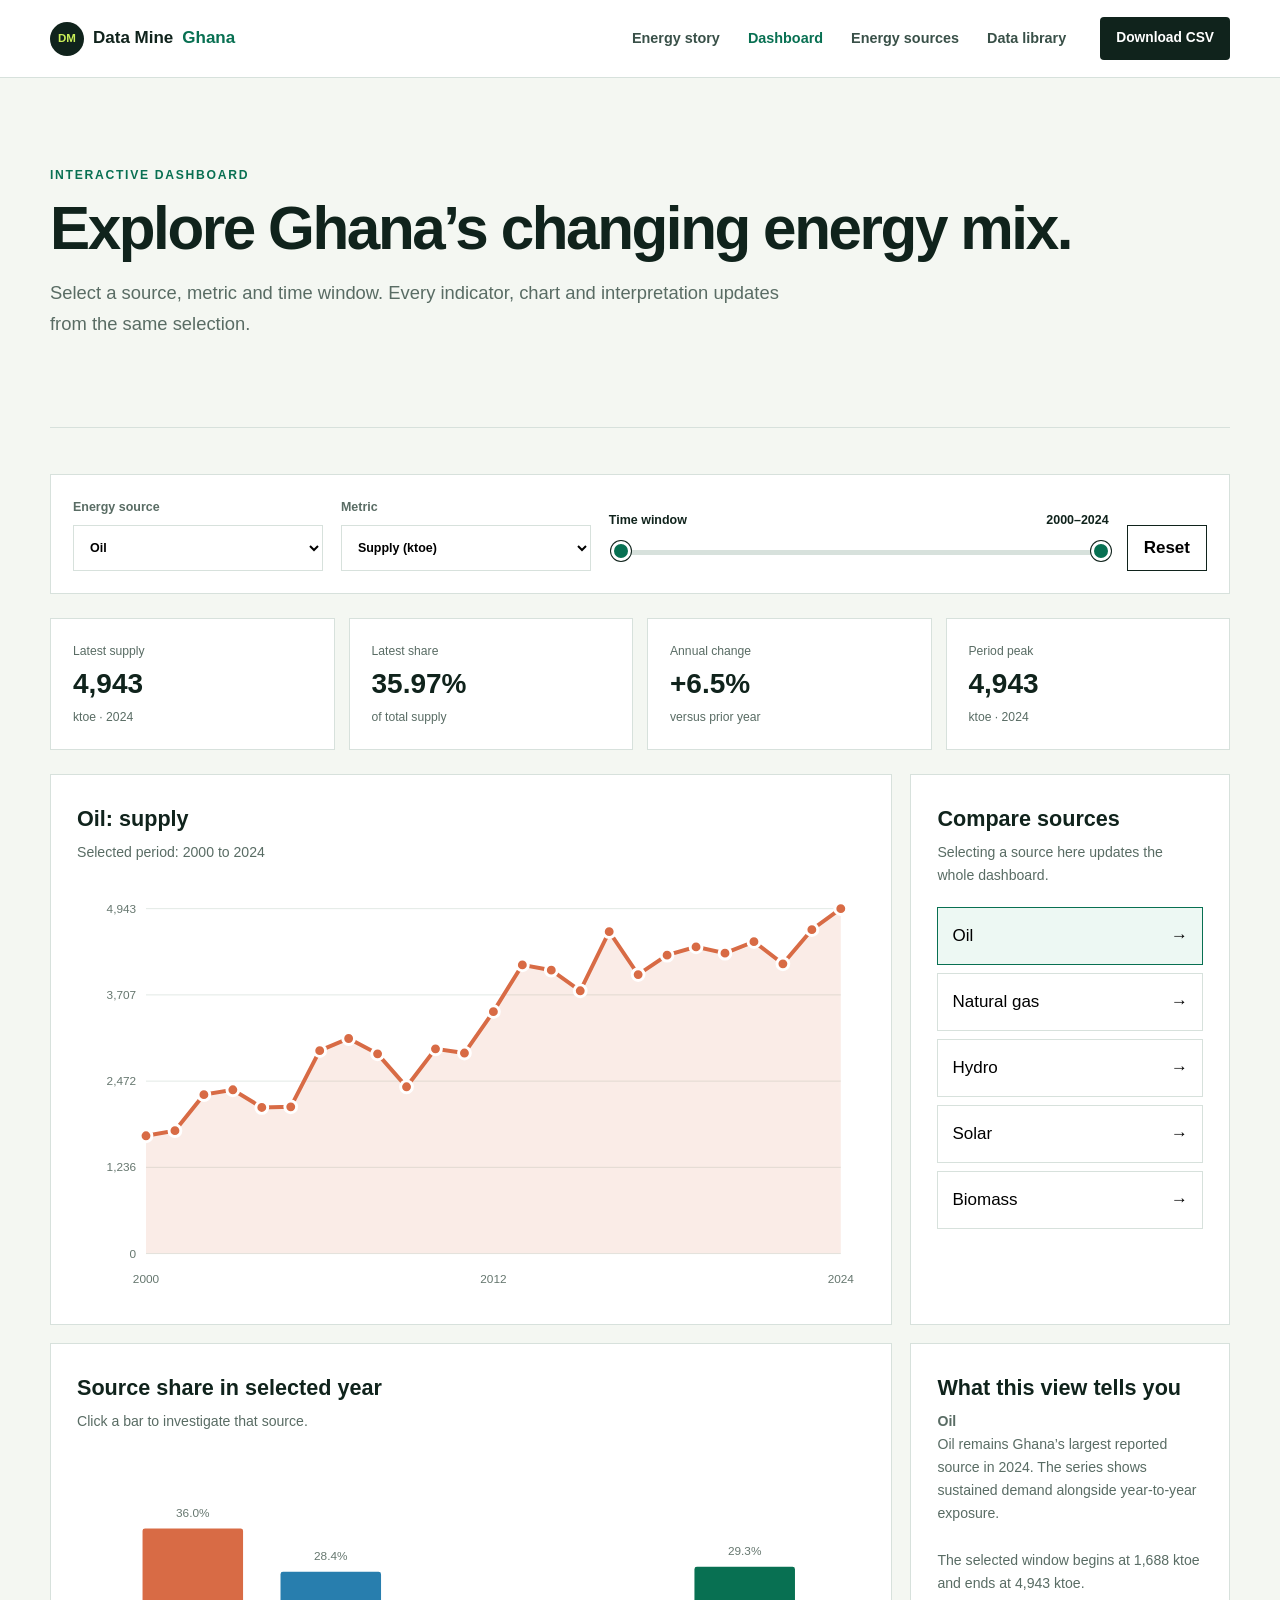
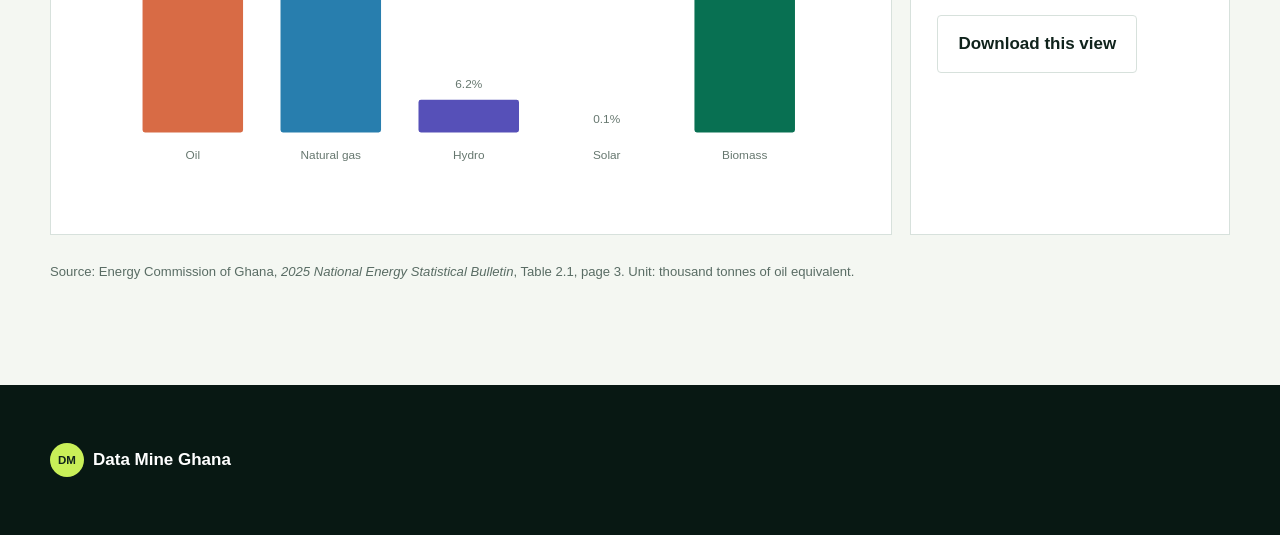
==== dashboard.html @ 19c78d90 "Update_3" ====
<!doctype html><html lang="en"><head><meta charset="utf-8"><meta name="viewport" content="width=device-width,initial-scale=1"><title>Interactive Dashboard | Data Mine Ghana</title><link rel="stylesheet" href="site.css"></head><body><header class="nav"><a class="logo" href="index.html"><span>DM</span>Data Mine <b>Ghana</b></a><button class="menu">Menu</button><nav><a href="story.html">Energy story</a><a class="active" href="dashboard.html">Dashboard</a><a href="sources.html">Energy sources</a><a href="data-library.html">Data library</a></nav><a class="nav-cta" href="ghana-total-energy-supply-2000-2024.csv" download>Download CSV</a></header><main><section class="page-hero"><p class="eyebrow">INTERACTIVE DASHBOARD</p><h1>Explore Ghana’s changing energy mix.</h1><p>Select a source, metric and time window. Every indicator, chart and interpretation updates from the same selection.</p></section><section class="dashboard-shell"><div class="control-panel"><label>Energy source<select id="source"><option value="oil">Oil</option><option value="gas">Natural gas</option><option value="hydro">Hydro</option><option value="solar">Solar</option><option value="biomass">Biomass</option></select></label><label>Metric<select id="metric"><option value="value">Supply (ktoe)</option><option value="share">Share of total (%)</option><option value="growth">Annual growth (%)</option></select></label><div class="range-control"><div class="range-head"><span>Time window</span><strong id="range-label">2000–2024</strong></div><div class="range-inputs"><input id="from" type="range" min="2000" max="2024" value="2000" aria-label="Start year"><input id="to" type="range" min="2000" max="2024" value="2024" aria-label="End year"></div></div><button class="reset" id="reset">Reset</button></div><div class="dashboard-kpis" id="kpis"></div><div class="chart-grid"><article class="chart-card"><h2 id="chart-title">Energy supply trend</h2><p id="chart-note"></p><svg id="trend" viewBox="0 0 800 420" role="img"></svg></article><aside class="chart-card"><h2>Compare sources</h2><p>Selecting a source here updates the whole dashboard.</p><div class="source-list" id="source-list"></div></aside></div><div class="chart-grid" style="margin-top:18px"><article class="chart-card"><h2>Source share in selected year</h2><p>Click a bar to investigate that source.</p><svg id="mix" viewBox="0 0 800 360" role="img"></svg></article><article class="chart-card"><h2>What this view tells you</h2><p id="interpretation"></p><a class="button secondary" id="download-view" href="#">Download this view</a></article></div><p style="margin-top:26px;color:var(--muted);font-size:.82rem">Source: Energy Commission of Ghana, <cite>2025 National Energy Statistical Bulletin</cite>, Table 2.1, page 3. Unit: thousand tonnes of oil equivalent.</p></section></main><footer><a class="logo inverse" href="index.html"><span>DM</span>Data Mine Ghana</a></footer><script src="nav.js"></script><script src="dashboard.js"></script></body></html>
---- site.css ----
:root{--ink:#10231c;--muted:#596c64;--paper:#f4f7f2;--white:#fff;--line:#d7e1dc;--green:#087052;--lime:#c9ef58;--gold:#e0ad22;--blue:#287eae;--purple:#5650b8;--orange:#d86b45;--max:1180px;--shadow:0 22px 60px rgba(16,35,28,.09)}*{box-sizing:border-box}html{scroll-behavior:smooth}body{margin:0;background:var(--paper);color:var(--ink);font:400 17px/1.65 Inter,"Segoe UI",Arial,sans-serif}a{color:inherit}button,select,input{font:inherit}.nav{height:78px;padding:0 max(24px,calc((100vw - var(--max))/2));display:flex;align-items:center;gap:34px;background:white;border-bottom:1px solid var(--line);position:sticky;top:0;z-index:20}.logo{display:flex;align-items:center;gap:9px;text-decoration:none;font-weight:750;white-space:nowrap}.logo span{width:34px;height:34px;border-radius:50%;display:grid;place-items:center;background:var(--ink);color:var(--lime);font-size:.72rem}.logo b{color:var(--green)}.nav nav{display:flex;align-items:center;gap:28px;margin-left:auto}.nav nav a{text-decoration:none;color:#395048;font-size:.9rem;font-weight:650}.nav nav a:hover,.nav nav a.active{color:var(--green)}.nav-cta,.button{display:inline-flex;align-items:center;justify-content:center;text-decoration:none;font-weight:800;border-radius:4px}.nav-cta{background:var(--ink);color:white;padding:10px 16px;font-size:.86rem}.menu{display:none;background:none;border:0;font-weight:800}.home-hero{max-width:var(--max);margin:auto;min-height:630px;padding:90px 0 80px;display:grid;grid-template-columns:minmax(0,1.45fr) minmax(280px,.55fr);gap:8vw;align-items:center}.eyebrow{margin:0 0 14px;color:var(--green);font-size:.76rem;line-height:1.3;font-weight:900;letter-spacing:.14em}.hero-copy h1{font-size:clamp(3.5rem,6.8vw,6.5rem);line-height:.94;letter-spacing:-.055em;max-width:850px;margin:0 0 28px}.hero-copy>p:not(.eyebrow){font-size:1.22rem;line-height:1.65;max-width:690px;color:var(--muted)}.actions{display:flex;align-items:center;gap:22px;margin-top:34px}.button{padding:14px 20px}.button.primary{background:var(--green);color:white}.button.secondary{background:white;border:1px solid var(--line)}.button.text{padding-left:0}.hero-number{border-left:1px solid var(--line);padding:40px 0 40px 38px;display:flex;flex-direction:column;align-items:flex-start}.hero-number span,.hero-number small{color:var(--muted);font-size:.84rem}.hero-number strong{font-size:clamp(3.8rem,6vw,6rem);line-height:1;margin:14px 0 2px}.hero-number em{font-style:normal;color:var(--green);font-weight:800;margin-top:20px}.stat-strip{display:grid;grid-template-columns:repeat(4,1fr);background:var(--ink);color:white;padding:0 max(24px,calc((100vw - var(--max))/2))}.stat-strip article{padding:28px 26px;border-right:1px solid rgba(255,255,255,.14)}.stat-strip article:first-child{padding-left:0}.stat-strip strong{display:block;color:var(--lime);font-size:2rem}.stat-strip span{font-size:.82rem;color:#c8d4cf}.page-section{max-width:var(--max);margin:auto;padding:100px 0}.story-preview{display:grid;grid-template-columns:1fr 1fr;gap:100px}.section-intro h2,.section-heading h2,.latest h2,.trust h2,.page-hero h1{font-size:clamp(2.5rem,4.7vw,4.9rem);line-height:1.03;letter-spacing:-.04em;margin:0}.preview-copy{max-width:570px}.preview-copy p{font-size:1.12rem;color:var(--muted)}.arrow-link{display:inline-block;margin-top:18px;color:var(--green);font-weight:850;text-decoration:none}.section-heading{display:flex;justify-content:space-between;align-items:end;gap:60px;margin-bottom:44px}.section-heading>p{max-width:330px;color:var(--muted);margin:0}.path-grid{display:grid;grid-template-columns:repeat(2,1fr);gap:18px}.path-card{display:block;min-height:300px;padding:34px;background:white;border:1px solid var(--line);text-decoration:none;transition:.25s}.path-card:hover{transform:translateY(-5px);box-shadow:var(--shadow)}.path-card span{color:var(--green);font-size:.75rem;font-weight:900}.path-card h3{font-size:2rem;margin:32px 0 10px}.path-card p{max-width:440px;color:var(--muted)}.path-card b{display:block;margin-top:38px}.path-card.investor{background:var(--ink);color:white}.path-card.investor p{color:#c8d4cf}.path-card.investor span,.path-card.investor b{color:var(--lime)}.latest{display:flex;align-items:center;justify-content:space-between;gap:50px;border-top:1px solid var(--line)}.latest>div:first-child{max-width:720px}.latest p{color:var(--muted)}.release-actions{display:flex;flex-direction:column;gap:10px;min-width:210px}.trust{padding:100px max(24px,calc((100vw - var(--max))/2));background:var(--green);color:white}.trust .eyebrow{color:var(--lime)}.trust h2{max-width:820px}.trust p{max-width:700px;color:#d7e9e2}.trust a{display:inline-block;margin-top:20px;font-weight:850}footer{padding:58px max(24px,calc((100vw - var(--max))/2));display:flex;justify-content:space-between;gap:50px;background:#081813;color:#c9d3cf}.logo.inverse{color:white}.logo.inverse span{background:var(--lime);color:var(--ink)}footer p{font-size:.83rem}.footer-links{display:grid;grid-template-columns:repeat(2,1fr);gap:8px 36px}.footer-links a{text-decoration:none;font-size:.84rem}.page-hero{max-width:var(--max);margin:auto;padding:90px 0 70px;border-bottom:1px solid var(--line)}.page-hero p:not(.eyebrow){max-width:760px;font-size:1.15rem;color:var(--muted)}.content-grid{max-width:var(--max);margin:auto;padding:80px 0;display:grid;grid-template-columns:260px minmax(0,1fr);gap:80px}.side-note{position:sticky;top:110px;align-self:start;color:var(--muted);font-size:.9rem}.prose{max-width:760px}.prose h2{font-size:2.4rem;line-height:1.1;margin:0 0 20px}.prose p{margin:0 0 24px}.chapter{padding:0 0 80px;margin-bottom:80px;border-bottom:1px solid var(--line)}.chapter-number{font-size:4rem;font-weight:900;color:var(--green);line-height:1}.story-fact{margin-top:35px;padding:28px;background:white;border-left:5px solid var(--lime)}.story-fact strong{font-size:2rem;display:block}.dashboard-shell{max-width:var(--max);margin:auto;padding:46px 0 90px}.control-panel{background:white;border:1px solid var(--line);padding:22px;display:grid;grid-template-columns:1fr 1fr 2fr auto;gap:18px;align-items:end}.control-panel label{display:flex;flex-direction:column;gap:7px;font-size:.78rem;font-weight:800;color:var(--muted)}.control-panel select{min-height:46px;padding:0 12px;border:1px solid var(--line);background:white}.range-control{min-width:280px}.range-head{display:flex;justify-content:space-between;font-size:.78rem;font-weight:800}.range-inputs{position:relative;height:40px}.range-inputs:before{content:"";position:absolute;left:4px;right:4px;top:19px;height:5px;border-radius:4px;background:var(--line)}.range-inputs input{position:absolute;inset:0;width:100%;pointer-events:none;background:transparent;appearance:none}.range-inputs input::-webkit-slider-thumb{appearance:none;width:20px;height:20px;border-radius:50%;background:var(--green);border:3px solid white;box-shadow:0 0 0 1px var(--ink);pointer-events:auto}.reset{height:46px;border:1px solid var(--ink);background:transparent;font-weight:800;padding:0 16px}.dashboard-kpis{display:grid;grid-template-columns:repeat(4,1fr);gap:14px;margin:24px 0}.dashboard-kpis article{padding:22px;background:white;border:1px solid var(--line)}.dashboard-kpis span,.dashboard-kpis small{display:block;color:var(--muted);font-size:.76rem}.dashboard-kpis strong{font-size:1.75rem}.chart-grid{display:grid;grid-template-columns:1.45fr .55fr;gap:18px}.chart-card{background:white;border:1px solid var(--line);padding:26px;min-width:0}.chart-card h2{font-size:1.35rem;margin:0}.chart-card p{margin:4px 0 20px;color:var(--muted);font-size:.88rem}.chart-card svg{display:block;width:100%;height:auto}.source-list{display:flex;flex-direction:column;gap:8px}.source-choice{width:100%;padding:14px;border:1px solid var(--line);background:white;text-align:left;display:flex;justify-content:space-between}.source-choice.active{border-color:var(--green);background:#edf8f3}.axis{font-size:12px;fill:#66776f}.grid-line{stroke:#e2e9e5;stroke-width:1}.data-line{fill:none;stroke-width:4}.data-area{opacity:.13}.dot{cursor:pointer;stroke:white;stroke-width:3}.source-grid{max-width:var(--max);margin:auto;padding:70px 0 100px;display:grid;grid-template-columns:repeat(2,1fr);gap:18px}.source-card{padding:36px;background:white;border:1px solid var(--line);text-decoration:none}.source-card h2{font-size:2rem;margin:25px 0 8px}.source-card p{color:var(--muted)}.source-card b{color:var(--green)}@media(max-width:900px){.nav{padding:0 20px}.nav nav{display:none;position:absolute;top:78px;left:0;right:0;padding:24px;background:white;flex-direction:column;align-items:flex-start;border-bottom:1px solid var(--line)}.nav nav.open{display:flex}.menu{display:block;margin-left:auto}.nav-cta{display:none}.home-hero,.page-hero,.page-section,.dashboard-shell,.source-grid{margin-left:24px;margin-right:24px}.home-hero{grid-template-columns:1fr;min-height:auto;padding-top:60px}.hero-number{border-left:0;border-top:1px solid var(--line);padding-left:0}.stat-strip{grid-template-columns:repeat(2,1fr)}.story-preview,.content-grid{grid-template-columns:1fr;gap:45px}.side-note{position:static}.path-grid,.source-grid{grid-template-columns:1fr}.latest,.section-heading{align-items:flex-start;flex-direction:column}.control-panel{grid-template-columns:1fr 1fr}.range-control{grid-column:1/-1}.chart-grid{grid-template-columns:1fr}.dashboard-kpis{grid-template-columns:repeat(2,1fr)}}@media(max-width:560px){body{font-size:16px}.hero-copy h1{font-size:3.2rem}.actions{align-items:flex-start;flex-direction:column}.stat-strip{grid-template-columns:1fr}.control-panel,.dashboard-kpis{grid-template-columns:1fr}.range-control{grid-column:auto}.footer-links{grid-template-columns:1fr}footer{flex-direction:column}}
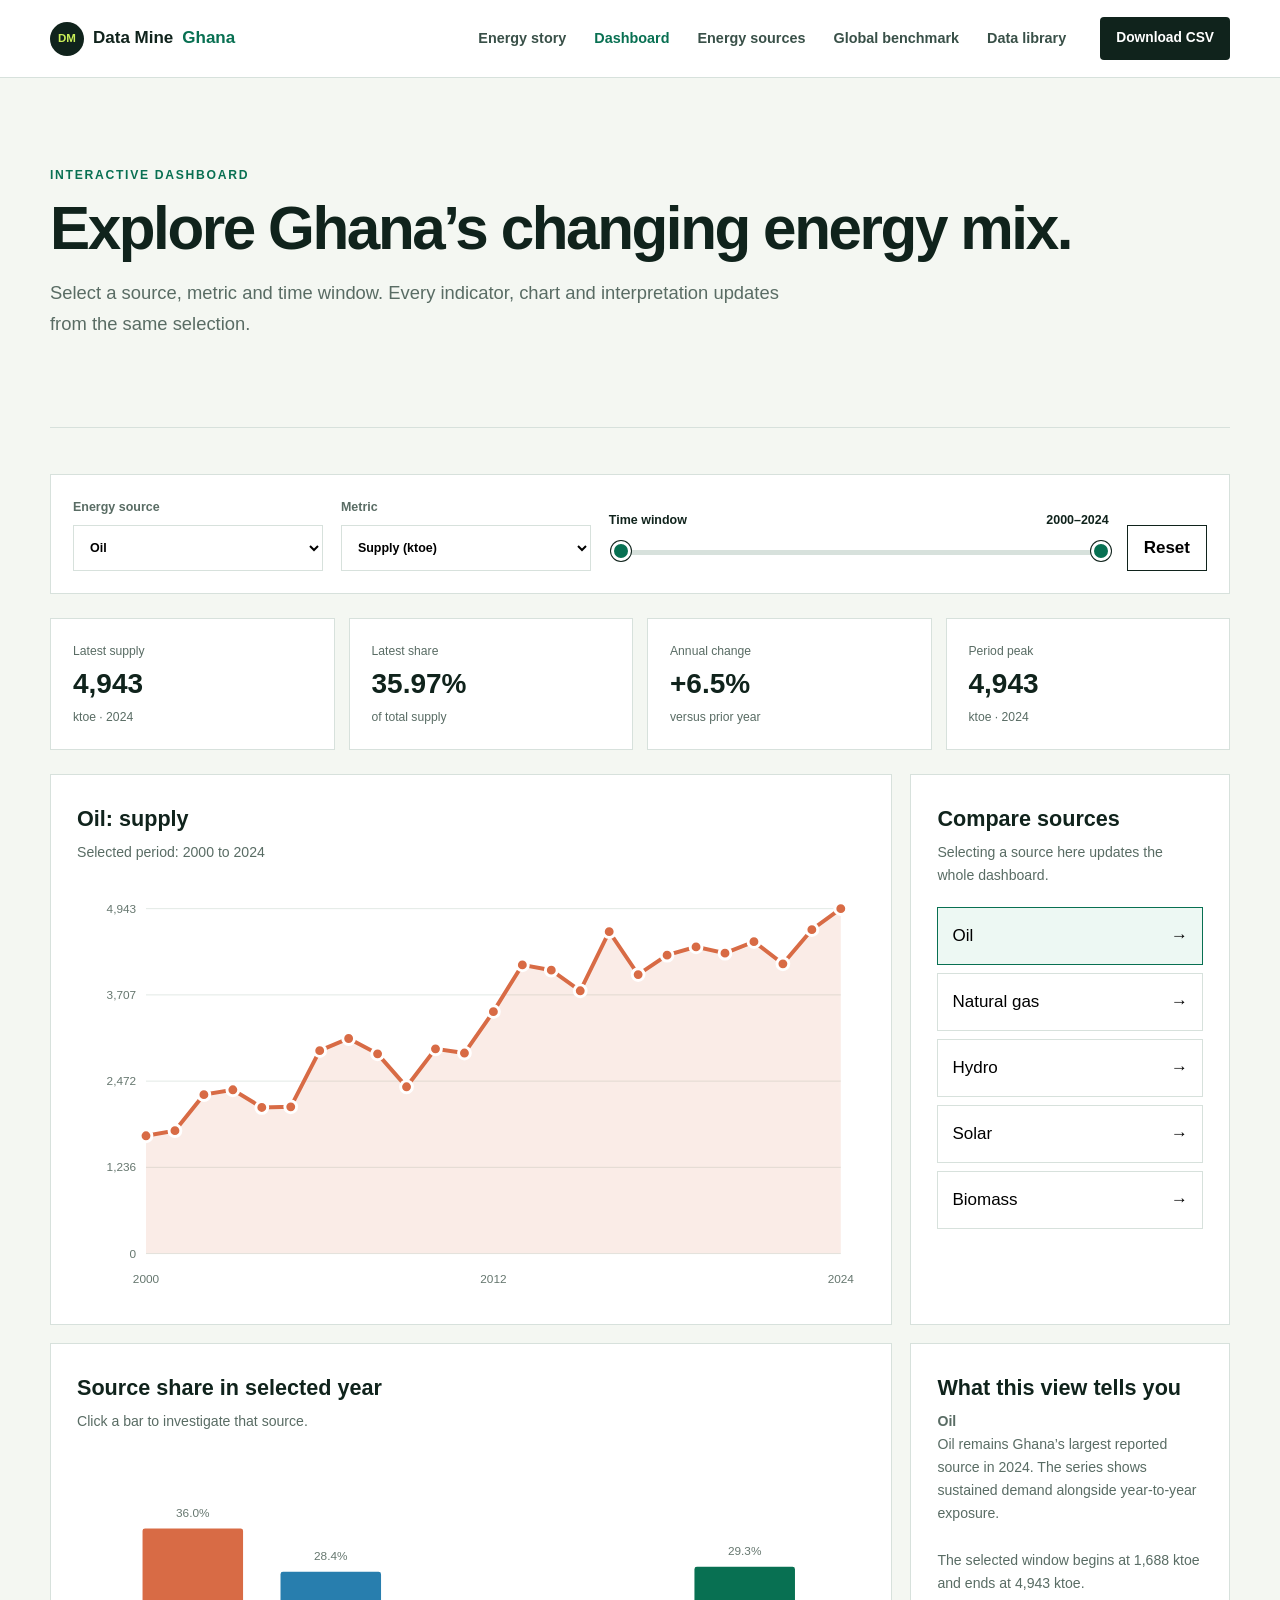
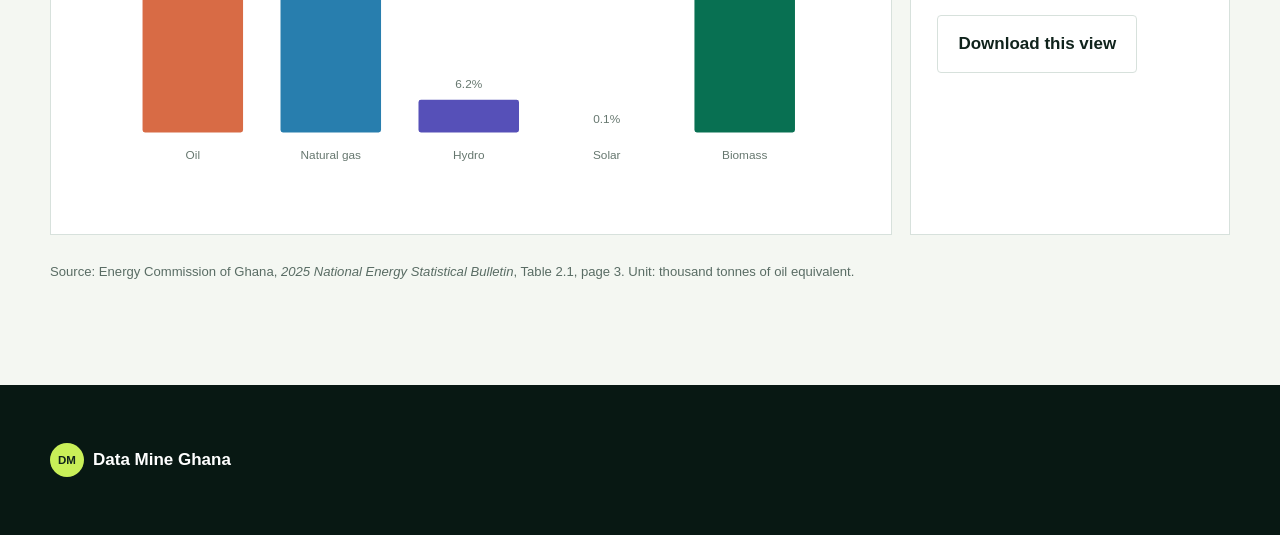
==== commit 7e43fd75: "Update Data Mine complete redesign" ====
--- a/dashboard.html
+++ b/dashboard.html
@@ -1 +1 @@
-<!doctype html><html lang="en"><head><meta charset="utf-8"><meta name="viewport" content="width=device-width,initial-scale=1"><title>Interactive Dashboard | Data Mine Ghana</title><link rel="stylesheet" href="site.css"></head><body><header class="nav"><a class="logo" href="index.html"><span>DM</span>Data Mine <b>Ghana</b></a><button class="menu">Menu</button><nav><a href="story.html">Energy story</a><a class="active" href="dashboard.html">Dashboard</a><a href="sources.html">Energy sources</a><a href="data-library.html">Data library</a></nav><a class="nav-cta" href="ghana-total-energy-supply-2000-2024.csv" download>Download CSV</a></header><main><section class="page-hero"><p class="eyebrow">INTERACTIVE DASHBOARD</p><h1>Explore Ghana’s changing energy mix.</h1><p>Select a source, metric and time window. Every indicator, chart and interpretation updates from the same selection.</p></section><section class="dashboard-shell"><div class="control-panel"><label>Energy source<select id="source"><option value="oil">Oil</option><option value="gas">Natural gas</option><option value="hydro">Hydro</option><option value="solar">Solar</option><option value="biomass">Biomass</option></select></label><label>Metric<select id="metric"><option value="value">Supply (ktoe)</option><option value="share">Share of total (%)</option><option value="growth">Annual growth (%)</option></select></label><div class="range-control"><div class="range-head"><span>Time window</span><strong id="range-label">2000–2024</strong></div><div class="range-inputs"><input id="from" type="range" min="2000" max="2024" value="2000" aria-label="Start year"><input id="to" type="range" min="2000" max="2024" value="2024" aria-label="End year"></div></div><button class="reset" id="reset">Reset</button></div><div class="dashboard-kpis" id="kpis"></div><div class="chart-grid"><article class="chart-card"><h2 id="chart-title">Energy supply trend</h2><p id="chart-note"></p><svg id="trend" viewBox="0 0 800 420" role="img"></svg></article><aside class="chart-card"><h2>Compare sources</h2><p>Selecting a source here updates the whole dashboard.</p><div class="source-list" id="source-list"></div></aside></div><div class="chart-grid" style="margin-top:18px"><article class="chart-card"><h2>Source share in selected year</h2><p>Click a bar to investigate that source.</p><svg id="mix" viewBox="0 0 800 360" role="img"></svg></article><article class="chart-card"><h2>What this view tells you</h2><p id="interpretation"></p><a class="button secondary" id="download-view" href="#">Download this view</a></article></div><p style="margin-top:26px;color:var(--muted);font-size:.82rem">Source: Energy Commission of Ghana, <cite>2025 National Energy Statistical Bulletin</cite>, Table 2.1, page 3. Unit: thousand tonnes of oil equivalent.</p></section></main><footer><a class="logo inverse" href="index.html"><span>DM</span>Data Mine Ghana</a></footer><script src="nav.js"></script><script src="dashboard.js"></script></body></html>
+<!doctype html><html lang="en"><head><meta charset="utf-8"><meta name="viewport" content="width=device-width,initial-scale=1"><title>Interactive Dashboard | Data Mine Ghana</title><link rel="stylesheet" href="site.css"></head><body><header class="nav"><a class="logo" href="index.html"><span>DM</span>Data Mine <b>Ghana</b></a><button class="menu">Menu</button><nav><a href="story.html">Energy story</a><a class="active" href="dashboard.html">Dashboard</a><a href="sources.html">Energy sources</a><a href="global-benchmark.html">Global benchmark</a><a href="data-library.html">Data library</a></nav><a class="nav-cta" href="ghana-total-energy-supply-2000-2024.csv" download>Download CSV</a></header><main><section class="page-hero"><p class="eyebrow">INTERACTIVE DASHBOARD</p><h1>Explore Ghana’s changing energy mix.</h1><p>Select a source, metric and time window. Every indicator, chart and interpretation updates from the same selection.</p></section><section class="dashboard-shell"><div class="control-panel"><label>Energy source<select id="source"><option value="oil">Oil</option><option value="gas">Natural gas</option><option value="hydro">Hydro</option><option value="solar">Solar</option><option value="biomass">Biomass</option></select></label><label>Metric<select id="metric"><option value="value">Supply (ktoe)</option><option value="share">Share of total (%)</option><option value="growth">Annual growth (%)</option></select></label><div class="range-control"><div class="range-head"><span>Time window</span><strong id="range-label">2000–2024</strong></div><div class="range-inputs"><input id="from" type="range" min="2000" max="2024" value="2000" aria-label="Start year"><input id="to" type="range" min="2000" max="2024" value="2024" aria-label="End year"></div></div><button class="reset" id="reset">Reset</button></div><div class="dashboard-kpis" id="kpis"></div><div class="chart-grid"><article class="chart-card"><h2 id="chart-title">Energy supply trend</h2><p id="chart-note"></p><svg id="trend" viewBox="0 0 800 420" role="img"></svg></article><aside class="chart-card"><h2>Compare sources</h2><p>Selecting a source here updates the whole dashboard.</p><div class="source-list" id="source-list"></div></aside></div><div class="chart-grid" style="margin-top:18px"><article class="chart-card"><h2>Source share in selected year</h2><p>Click a bar to investigate that source.</p><svg id="mix" viewBox="0 0 800 360" role="img"></svg></article><article class="chart-card"><h2>What this view tells you</h2><p id="interpretation"></p><a class="button secondary" id="download-view" href="#">Download this view</a></article></div><p style="margin-top:26px;color:var(--muted);font-size:.82rem">Source: Energy Commission of Ghana, <cite>2025 National Energy Statistical Bulletin</cite>, Table 2.1, page 3. Unit: thousand tonnes of oil equivalent.</p></section></main><footer><a class="logo inverse" href="index.html"><span>DM</span>Data Mine Ghana</a></footer><script src="nav.js"></script><script src="dashboard.js"></script></body></html>
